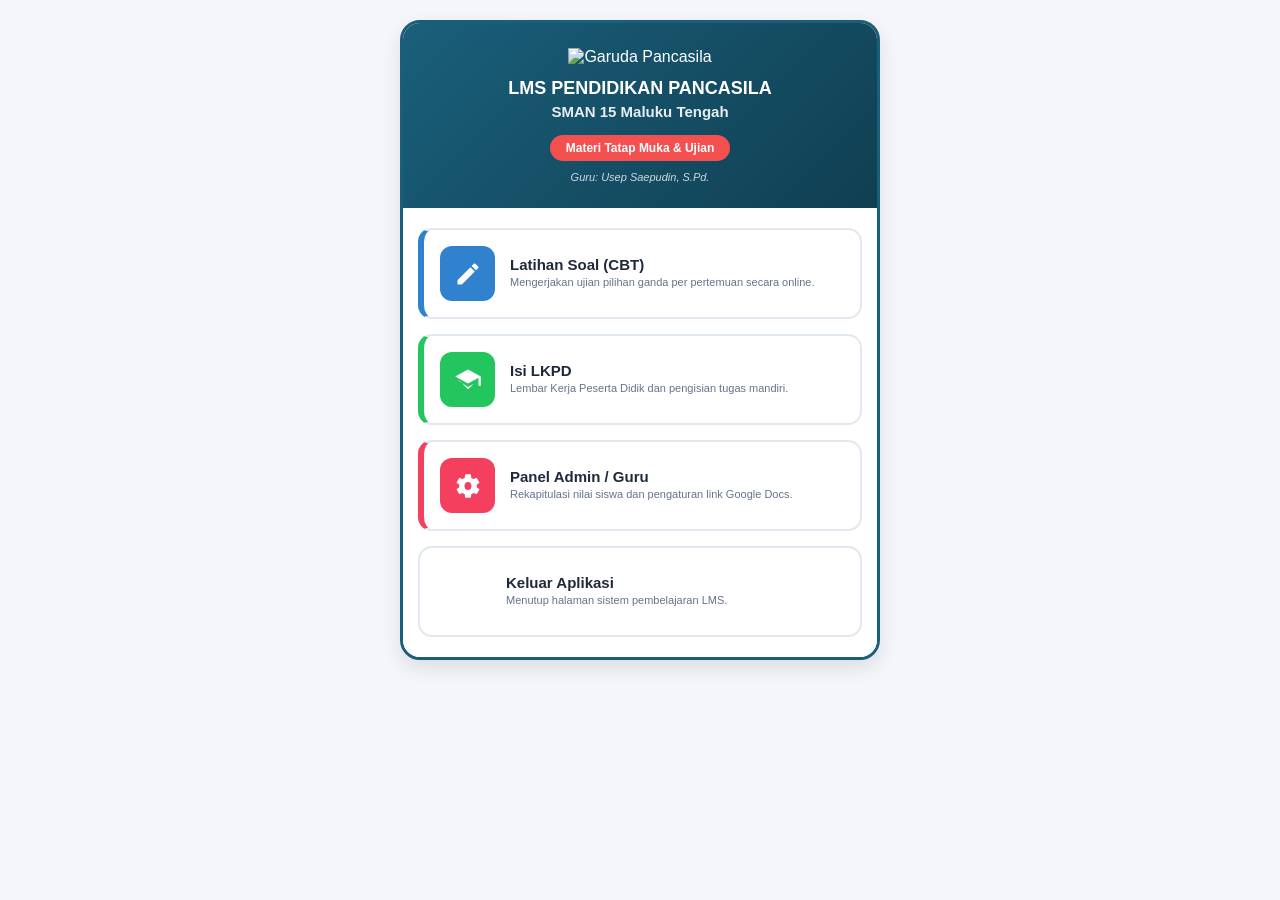
==== index.html @ 20a809ef "Add files via upload" ====
<!DOCTYPE html>
<html lang="id">
<head>
    <meta charset="UTF-8">
    <meta name="viewport" content="width=device-width, initial-scale=1.0">
    <title>LMS Pendidikan Pancasila - SMAN 15 Maluku Tengah</title>
    <link href="https://googleapis.com" rel="stylesheet">
    
    <style>
        * {
            margin: 0;
            padding: 0;
            box-sizing: border-box;
            font-family: 'Poppins', sans-serif;
            -webkit-tap-highlight-color: transparent;
        }

        body {
            background-color: #f4f6f9;
            padding: 10px;
            display: flex;
            justify-content: center;
            align-items: flex-start;
            min-height: 100vh;
        }

        .lms-container {
            background-color: #ffffff;
            width: 100%;
            max-width: 480px;
            border-radius: 20px;
            box-shadow: 0 8px 20px rgba(0,0,0,0.1);
            overflow: hidden;
            border: 3px solid #1a5f7a;
            margin-top: 10px;
        }

        .lms-header {
            background: linear-gradient(135deg, #1a5f7a 0%, #103f52 100%);
            color: white;
            text-align: center;
            padding: 25px 15px;
        }

        .garuda-logo {
            width: 75px;
            height: auto;
            margin-bottom: 12px;
        }

        .lms-header h1 {
            font-size: 18px;
            font-weight: 700;
            margin-bottom: 4px;
        }

        .lms-header h2 {
            font-size: 15px;
            font-weight: 600;
            opacity: 0.9;
            margin-bottom: 15px;
        }

        .badge-mapel {
            background-color: #f45050;
            color: white;
            padding: 6px 16px;
            border-radius: 30px;
            font-size: 12px;
            font-weight: 600;
            display: inline-block;
            margin-bottom: 10px;
        }

        .guru-info {
            font-size: 11px;
            font-style: italic;
            opacity: 0.8;
        }

        .lms-menu-list {
            display: flex;
            flex-direction: column;
            gap: 15px;
            padding: 20px 15px;
            background-color: #ffffff;
        }

        .menu-card {
            background: #ffffff;
            border: 2px solid #e2e8f0;
            border-radius: 14px;
            padding: 16px;
            display: flex;
            align-items: center;
            gap: 15px;
            cursor: pointer;
            text-decoration: none; /* Menghilangkan garis bawah tautan */
            width: 100%;
        }

        .icon-wrapper {
            width: 55px;
            height: 55px;
            border-radius: 12px;
            display: flex;
            align-items: center;
            justify-content: center;
            flex-shrink: 0;
        }

        .icon-wrapper svg {
            width: 28px;
            height: 28px;
            fill: white;
        }

        .card-latihan { border-left: 6px solid #3182ce; }
        .card-latihan .icon-wrapper { background-color: #3182ce; }

        .card-lkpd { border-left: 6px solid #22c55e; }
        .card-lkpd .icon-wrapper { background-color: #22c55e; }

        .card-admin { border-left: 6px solid #f43f5e; }
        .card-admin .icon-wrapper { background-color: #f43f5e; }

        .menu-info {
            text-align: left;
        }

        .menu-info h3 {
            font-size: 15px;
            color: #1e293b;
            font-weight: 600;
            margin-bottom: 2px;
        }

        .menu-info p {
            font-size: 11px;
            color: #64748b;
            line-height: 1.4;
        }
    </style>
</head>
<body>

    <div class="lms-container">
        <div class="lms-header">
            <img src="https://upload.wikimedia.org/wikipedia/commons/f/fe/Garuda_Pancasila%2C_Coat_of_Arms_of_Indonesia.svg" alt="Garuda Pancasila" class="garuda-logo" alt="Garuda Pancasila" class="garuda-logo">
            <h1>LMS PENDIDIKAN PANCASILA</h1>
            <h2>SMAN 15 Maluku Tengah</h2>
            <div class="badge-mapel">Materi Tatap Muka & Ujian</div>
            <div class="guru-info">Guru: Usep Saepudin, S.Pd.</div>
        </div>

        <!-- MENU UTAMA SEBAGAI PINTU PEMBUKA KE FILE LAIN -->
        <div class="lms-menu-list">
            
            <!-- Mengarah ke file latihan_soal.html -->
            <a href="latihan_soal.html" class="menu-card card-latihan">
                <div class="icon-wrapper">
                    <svg viewBox="0 0 24 24"><path d="M3 17.25V21h3.75L17.81 9.94l-3.75-3.75L3 17.25zM20.71 7.04c.39-.39.39-1.02 0-1.41l-2.34-2.34c-.39-.39-1.02-.39-1.41 0l-1.83 1.83 3.75 3.75 1.83-1.83z"/></svg>
                </div>
                <div class="menu-info">
                    <h3>Latihan Soal (CBT)</h3>
                    <p>Mengerjakan ujian pilihan ganda per pertemuan secara online.</p>
                </div>
            </a>

            <!-- Mengarah ke file lkpd.html -->
            <a href="lkpd/lkpd.html" class="menu-card card-lkpd">
                <div class="icon-wrapper">
                    <svg viewBox="0 0 24 24"><path d="M12 3L1 9l11 6 9-4.91V17h2V9L12 3zM5.48 13.29l-3.22-1.76L12 18l8.24-4.5-3.22 1.76L12 20l-6.52-6.71z"/></svg>
                </div>
                <div class="menu-info">
                    <h3>Isi LKPD</h3>
                    <p>Lembar Kerja Peserta Didik dan pengisian tugas mandiri.</p>
                </div>
            </a>

            <!-- Mengarah ke file admin.html -->
            <!-- Buka index.html dan pastikan bagian href ini benar -->
        <a href="admin/admin.html" class="menu-card card-admin">
            <div class="icon-wrapper">
                <svg viewBox="0 0 24 24"><path d="M19.43 12.98c.04-.32.07-.64.07-.98s-.03-.66-.07-.98l2.11-1.65c.19-.15.24-.42.12-.64l-2-3.46c-.12-.22-.39-.3-.61-.22l-2.49 1c-.52-.4-1.08-.73-1.69-.98l-.38-2.65C14.46 2.18 14.25 2 14 2h-4c-.25 0-.46.18-.49.42l-.38 2.65c-.61.25-1.17.59-1.69.98l-2.49-1c-.23-.09-.49 0-.61.22l-2 3.46c-.13.22-.07.49.12.64l2.11 1.65c-.04.32-.07.65-.07.98s.03.66.07.98l-2.11 1.65c-.19.15-.24.42-.12.64l2 3.46c.12.22.39.3.61.22l2.49-1c.52.4 1.08.73 1.69.98l.38 2.65c.03.24.24.42.49.42h4c.25 0 .46-.18.49-.42l.38-2.65c.61-.25 1.17-.59 1.69-.98l2.49 1c.23.09.49 0 .61-.22l2-3.46c.12-.22.07-.49-.12-.64l-2.11-1.65zM12 15.5c-1.93 0-3-1.57-3-3.5s1.07-3.5 3-3.5 3 1.57 3 3.5-1.07 3.5-3 3.5z"/></svg>
            </div>
            <div class="menu-info">
                <h3>Panel Admin / Guru</h3>
                <p>Rekapitulasi nilai siswa dan pengaturan link Google Docs.</p>
            </div>
        </a>
        <!-- MENU BARU: Panel Keluar Aplikasi -->
            <div class="menu-card card-keluar" onclick="tutupAplikasi()">
                <div class="icon-wrapper">
                    <!-- Ikon Tombol Power / Keluar -->
                    <svg viewBox="0 0 24 24"><path d="M10.09 15.59L11.5 17l5-5-5-5-1.41 1.41L12.67 11H3v2h9.67l-2.58 2.59zM19 3H5c-1.11 0-2 .9-2 2v4h2V5h14v14H5v-4H3v4c0 1.1.89 2 2 2h14c1.1 0 2-.9 2-2V5c0-1.1-.9-2-2-2z"/></svg>
                </div>
                <div class="menu-info">
                    <h3>Keluar Aplikasi</h3>
                    <p>Menutup halaman sistem pembelajaran LMS.</p>
                </div>
            </div>
        </div>
    </div>

<script>
    function tutupAplikasi() {
        const konfirmasi = confirm("Apakah Anda yakin ingin keluar dari LMS Pendidikan Pancasila?");
        if (konfirmasi) {
            // Langsung alihkan keluar dari sistem menuju Google
            window.location.href = "https://google.com";
        }
    }
</script>
</body>
</html>
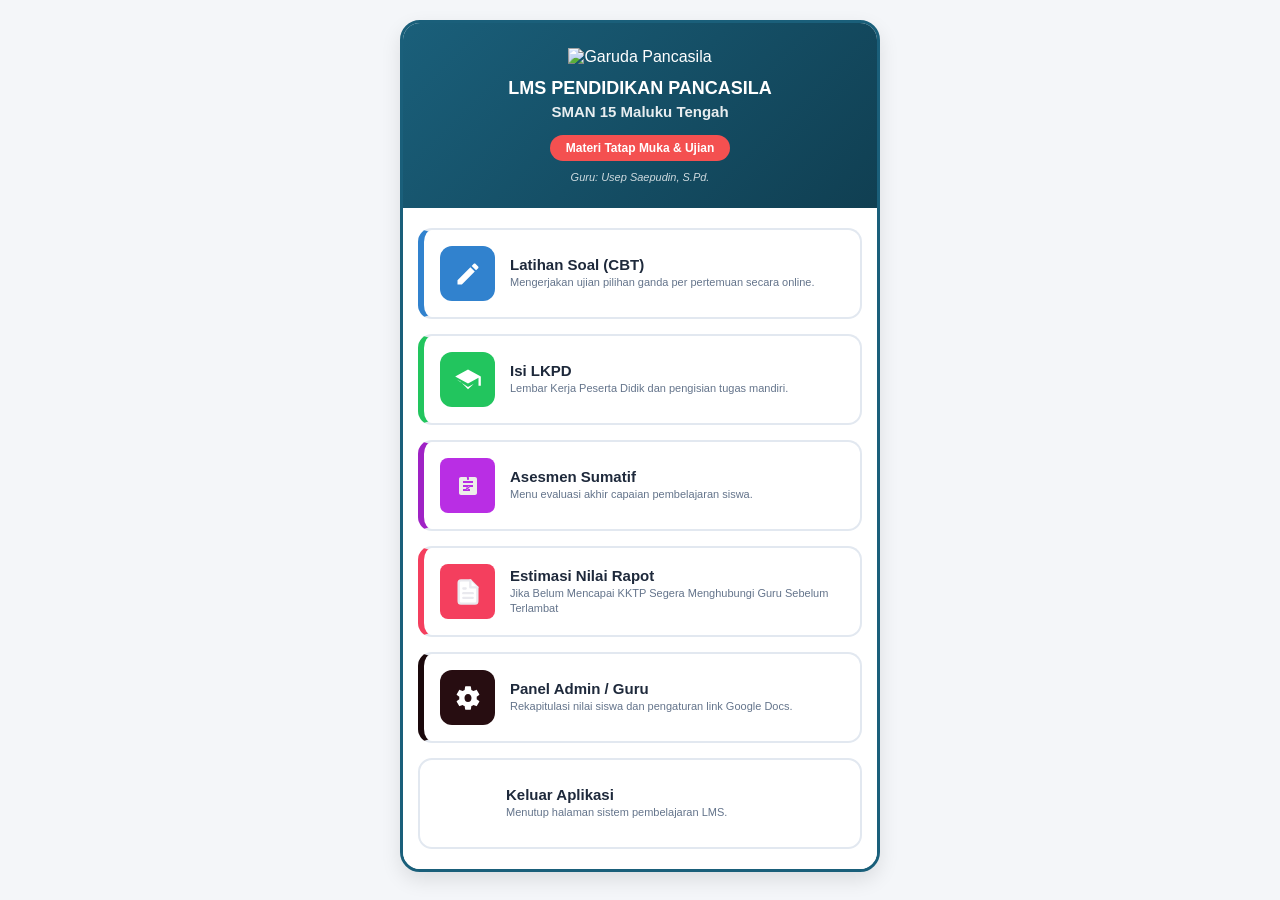
==== commit e9dc4821: "Add files via upload" ====
--- a/index.html
+++ b/index.html
@@ -108,6 +108,26 @@
             justify-content: center;
             flex-shrink: 0;
         }
+        /* Memberikan aksen warna ungu/indigo modern khusus menu Asesmen Sumatif */
+        .card-asesmen .icon-wrapper {
+        background-color: #6366f1; 
+        color: #edeee9;
+        display: flex;
+        align-items: center;
+        justify-content: center;
+        border-radius: 8px;
+        padding: 8px;
+        }
+        .card-rapot .icon-wrapper {
+        background-color: #130202; 
+        color: #e9e9ee;
+        display: flex;
+        align-items: center;
+        justify-content: center;
+        border-radius: 8px;
+        padding: 8px;
+        }
+
 
         .icon-wrapper svg {
             width: 28px;
@@ -121,8 +141,14 @@
         .card-lkpd { border-left: 6px solid #22c55e; }
         .card-lkpd .icon-wrapper { background-color: #22c55e; }
 
-        .card-admin { border-left: 6px solid #f43f5e; }
-        .card-admin .icon-wrapper { background-color: #f43f5e; }
+        .card-asesmen { border-left: 6px solid #9f22c5; }
+        .card-asesmen .icon-wrapper { background-color: #b92ee4; }
+
+        .card-admin { border-left: 6px solid #1a080b; }
+        .card-admin .icon-wrapper { background-color: #270d11; }
+
+        .card-rapot { border-left: 6px solid #f43f5e; }
+        .card-rapot .icon-wrapper { background-color: #f43f5e; }
 
         .menu-info {
             text-align: left;
@@ -143,10 +169,9 @@
     </style>
 </head>
 <body>
-
     <div class="lms-container">
         <div class="lms-header">
-            <img src="https://upload.wikimedia.org/wikipedia/commons/f/fe/Garuda_Pancasila%2C_Coat_of_Arms_of_Indonesia.svg" alt="Garuda Pancasila" class="garuda-logo" alt="Garuda Pancasila" class="garuda-logo">
+            <img src="https://upload.wikimedia.org/wikipedia/commons/f/fe/Garuda_Pancasila%2C_Coat_of_Arms_of_Indonesia.svg" alt="Garuda Pancasila" class="garuda-logo">
             <h1>LMS PENDIDIKAN PANCASILA</h1>
             <h2>SMAN 15 Maluku Tengah</h2>
             <div class="badge-mapel">Materi Tatap Muka & Ujian</div>
@@ -168,7 +193,7 @@
             </a>
 
             <!-- Mengarah ke file lkpd.html -->
-            <a href="lkpd/lkpd.html" class="menu-card card-lkpd">
+            <a href="lkpd.html" class="menu-card card-lkpd">
                 <div class="icon-wrapper">
                     <svg viewBox="0 0 24 24"><path d="M12 3L1 9l11 6 9-4.91V17h2V9L12 3zM5.48 13.29l-3.22-1.76L12 18l8.24-4.5-3.22 1.76L12 20l-6.52-6.71z"/></svg>
                 </div>
@@ -178,21 +203,53 @@
                 </div>
             </a>
 
+            <!-- PANEL BARU: Mengarah ke file siswa.html -->
+                        <!-- PANEL: Mengarah ke file siswa.html dengan Ikon Sumatif Baru -->
+            <a href="siswa.html" class="menu-card card-asesmen">
+                <div class="icon-wrapper">
+                    <!-- Ikon Lembar Ujian & Bintang Evaluasi Sumatif -->
+                    <svg viewBox="0 0 24 24" style="width: 24px; height: 24px;">
+                        <path d="M19 3H5c-1.1 0-2 .9-2 2v14c0 1.1.9 2 2 2h14c1.1 0 2-.9 2-2V5c0-1.1-.9-2-2-2zm-7 0c.55 0 1 .45 1 1v1c0 .55-.45 1-1 1s-1-.45-1-1V4c0-.55-.45-1-1-1zm2 14H7v-2h7v2zm3-4H7v-2h10v2zm0-4H7V7h10v2zm-5.75 6.75l-1.5-1.5 1.06-1.06.44.44 1.44-1.44 1.06 1.06-2.5 2.5z" fill="currentColor"/>
+                    </svg>
+                </div>
+                <div class="menu-info">
+                    <h3>Asesmen Sumatif</h3>
+                    <p>Menu evaluasi akhir capaian pembelajaran siswa.</p>
+                </div>
+            </a>
+
+            <a href="rapot.html" class="menu-card card-rapot">
+    <div class="icon-wrapper">
+        <!-- Ikon SVG diganti menjadi dokumen/buku raport dengan tanda centang nilai -->
+        <svg viewBox="0 0 24 24" width="24" height="24" fill="none" stroke="currentColor" stroke-width="2" stroke-linecap="round" stroke-linejoin="round">
+            <path d="M14 2H6a2 2 0 0 0-2 2v16a2 2 0 0 0 2 2h12a2 2 0 0 0 2-2V8z"></path>
+            <polyline points="14 2 14 8 20 8"></polyline>
+            <line x1="16" y1="13" x2="8" y2="13"></line>
+            <line x1="16" y1="17" x2="8" y2="17"></line>
+            <polyline points="10 9 9 9 8 9"></polyline>
+        </svg>
+    </div>
+    <div class="menu-info">
+        <h3>Estimasi Nilai Rapot</h3>
+        <p>Jika Belum Mencapai KKTP Segera Menghubungi Guru Sebelum Terlambat</p>
+    </div>
+</a>
+
+
             <!-- Mengarah ke file admin.html -->
-            <!-- Buka index.html dan pastikan bagian href ini benar -->
-        <a href="admin/admin.html" class="menu-card card-admin">
-            <div class="icon-wrapper">
-                <svg viewBox="0 0 24 24"><path d="M19.43 12.98c.04-.32.07-.64.07-.98s-.03-.66-.07-.98l2.11-1.65c.19-.15.24-.42.12-.64l-2-3.46c-.12-.22-.39-.3-.61-.22l-2.49 1c-.52-.4-1.08-.73-1.69-.98l-.38-2.65C14.46 2.18 14.25 2 14 2h-4c-.25 0-.46.18-.49.42l-.38 2.65c-.61.25-1.17.59-1.69.98l-2.49-1c-.23-.09-.49 0-.61.22l-2 3.46c-.13.22-.07.49.12.64l2.11 1.65c-.04.32-.07.65-.07.98s.03.66.07.98l-2.11 1.65c-.19.15-.24.42-.12.64l2 3.46c.12.22.39.3.61.22l2.49-1c.52.4 1.08.73 1.69.98l.38 2.65c.03.24.24.42.49.42h4c.25 0 .46-.18.49-.42l.38-2.65c.61-.25 1.17-.59 1.69-.98l2.49 1c.23.09.49 0 .61-.22l2-3.46c.12-.22.07-.49-.12-.64l-2.11-1.65zM12 15.5c-1.93 0-3-1.57-3-3.5s1.07-3.5 3-3.5 3 1.57 3 3.5-1.07 3.5-3 3.5z"/></svg>
-            </div>
-            <div class="menu-info">
-                <h3>Panel Admin / Guru</h3>
-                <p>Rekapitulasi nilai siswa dan pengaturan link Google Docs.</p>
-            </div>
-        </a>
-        <!-- MENU BARU: Panel Keluar Aplikasi -->
+            <a href="admin.html" class="menu-card card-admin">
+                <div class="icon-wrapper">
+                    <svg viewBox="0 0 24 24"><path d="M19.43 12.98c.04-.32.07-.64.07-.98s-.03-.66-.07-.98l2.11-1.65c.19-.15.24-.42.12-.64l-2-3.46c-.12-.22-.39-.3-.61-.22l-2.49 1c-.52-.4-1.08-.73-1.69-.98l-.38-2.65C14.46 2.18 14.25 2 14 2h-4c-.25 0-.46.18-.49.42l-.38 2.65c-.61.25-1.17.59-1.69.98l-2.49-1c-.23-.09-.49 0-.61.22l-2 3.46c-.13.22-.07.49.12.64l2.11 1.65c-.04.32-.07.65-.07.98s.03.66.07.98l-2.11 1.65c-.19.15-.24.42-.12.64l2 3.46c.12.22.39.3.61.22l2.49-1c.52.4 1.08.73 1.69.98l.38 2.65c.03.24.24.42.49.42h4c.25 0 .46-.18.49-.42l.38-2.65c.61-.25 1.17-.59 1.69-.98l2.49 1c.23.09.49 0 .61-.22l2-3.46c.12-.22.07-.49-.12-.64l-2.11-1.65zM12 15.5c-1.93 0-3-1.57-3-3.5s1.07-3.5 3-3.5 3 1.57 3 3.5-1.07 3.5-3 3.5z"/></svg>
+                </div>
+                <div class="menu-info">
+                    <h3>Panel Admin / Guru</h3>
+                    <p>Rekapitulasi nilai siswa dan pengaturan link Google Docs.</p>
+                </div>
+            </a>
+
+            <!-- MENU BARU: Panel Keluar Aplikasi -->
             <div class="menu-card card-keluar" onclick="tutupAplikasi()">
                 <div class="icon-wrapper">
-                    <!-- Ikon Tombol Power / Keluar -->
                     <svg viewBox="0 0 24 24"><path d="M10.09 15.59L11.5 17l5-5-5-5-1.41 1.41L12.67 11H3v2h9.67l-2.58 2.59zM19 3H5c-1.11 0-2 .9-2 2v4h2V5h14v14H5v-4H3v4c0 1.1.89 2 2 2h14c1.1 0 2-.9 2-2V5c0-1.1-.9-2-2-2z"/></svg>
                 </div>
                 <div class="menu-info">
